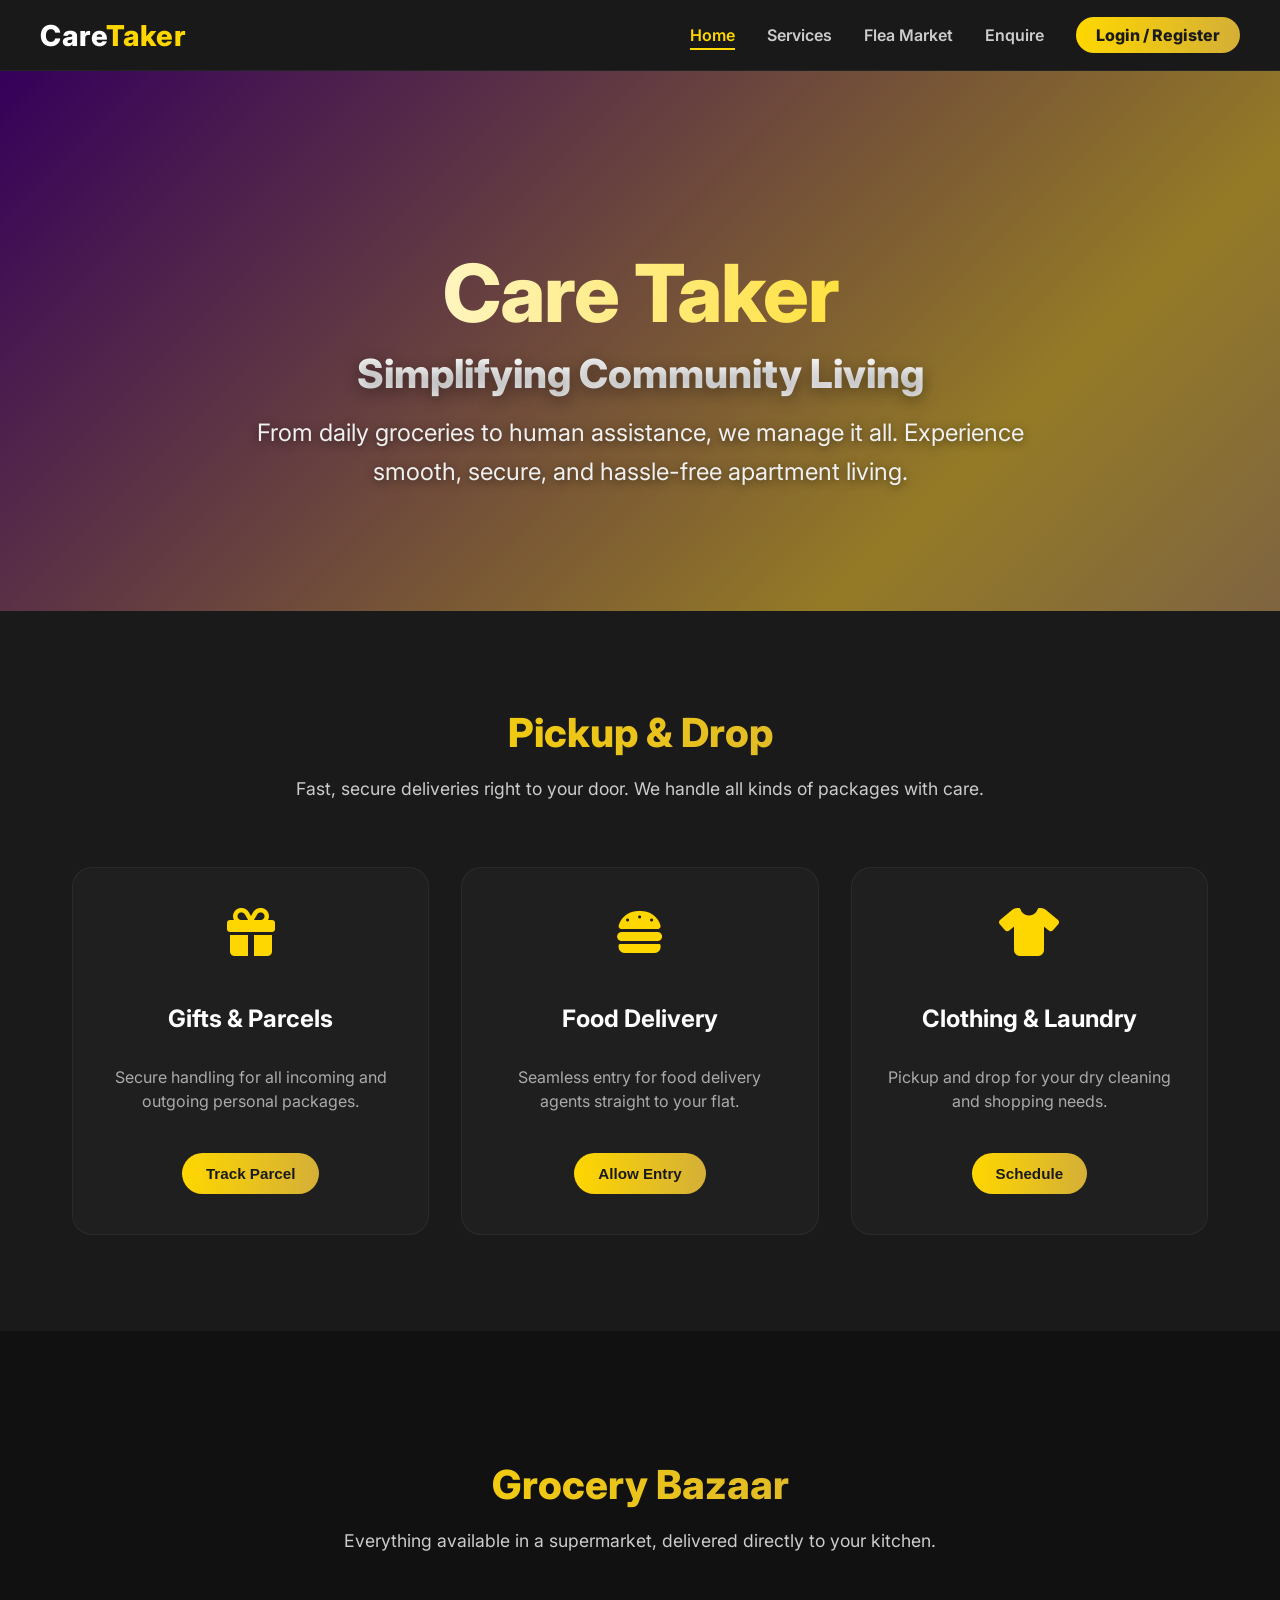
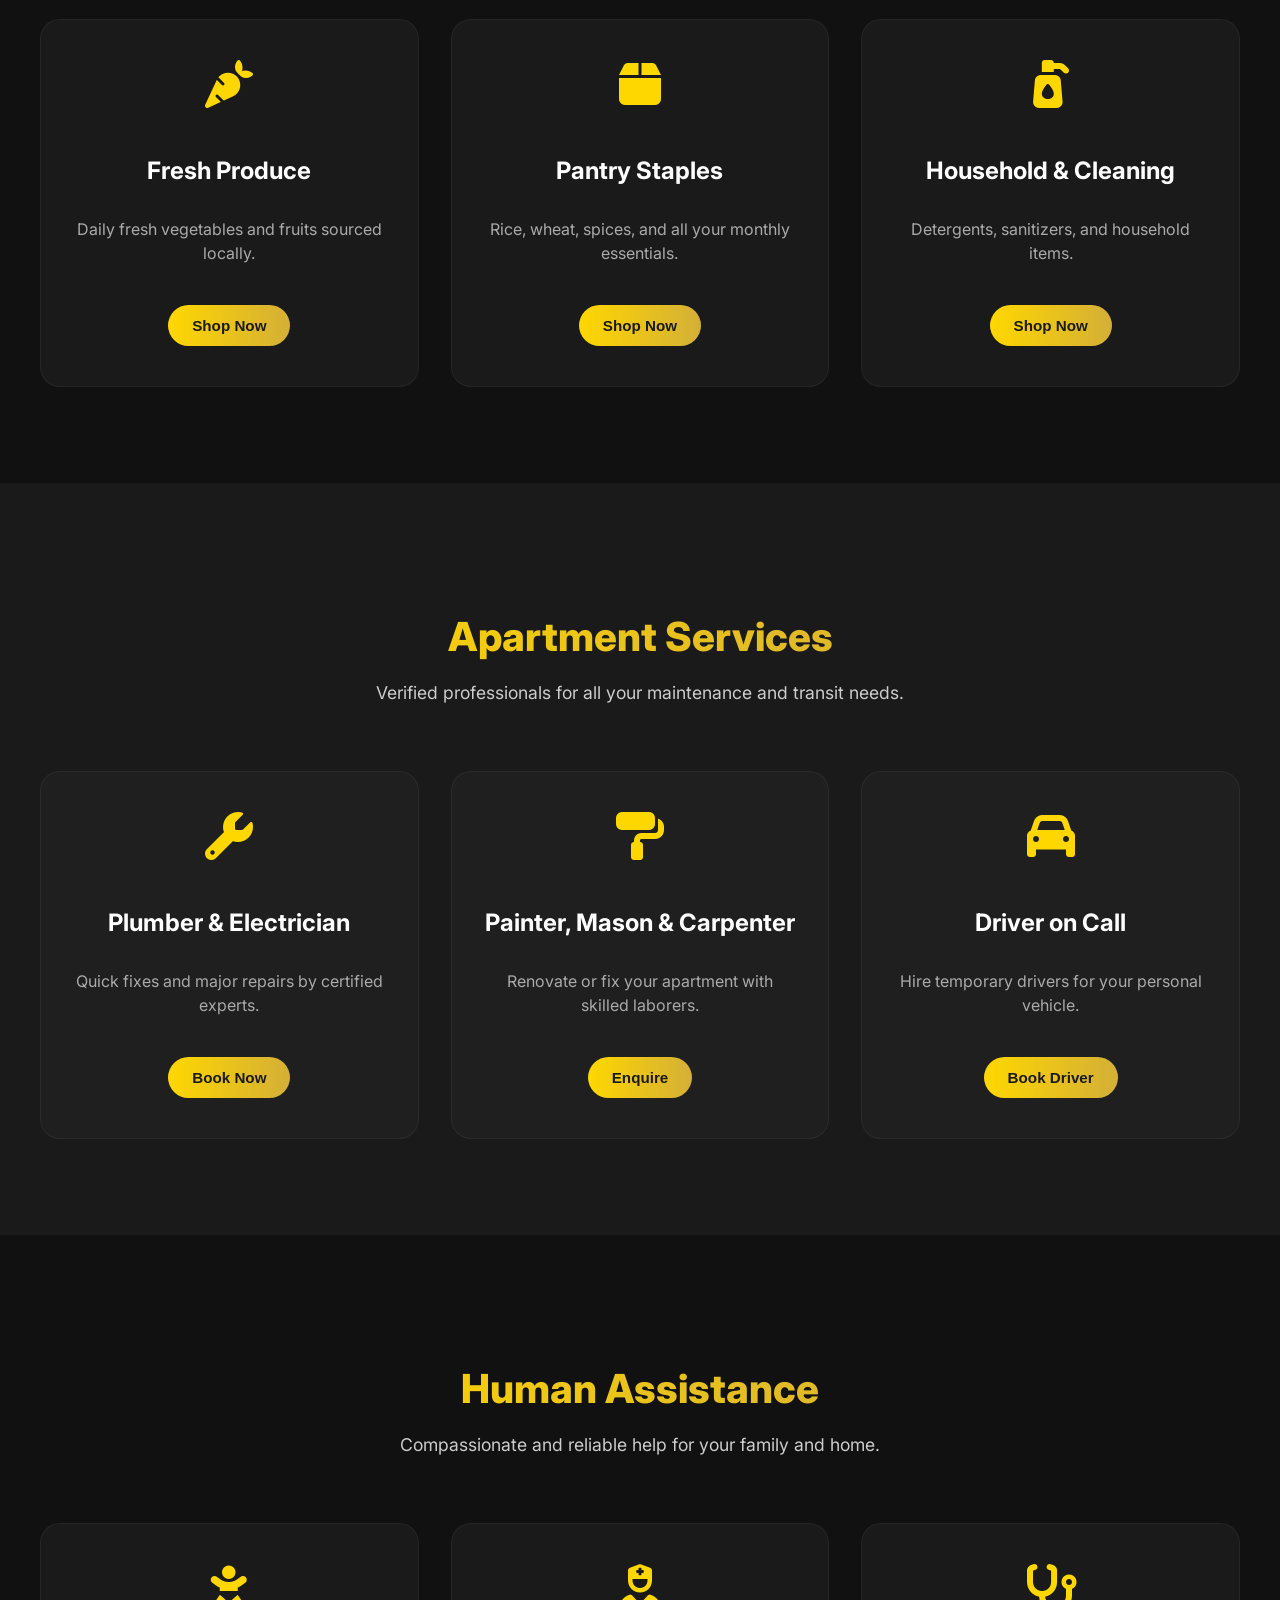
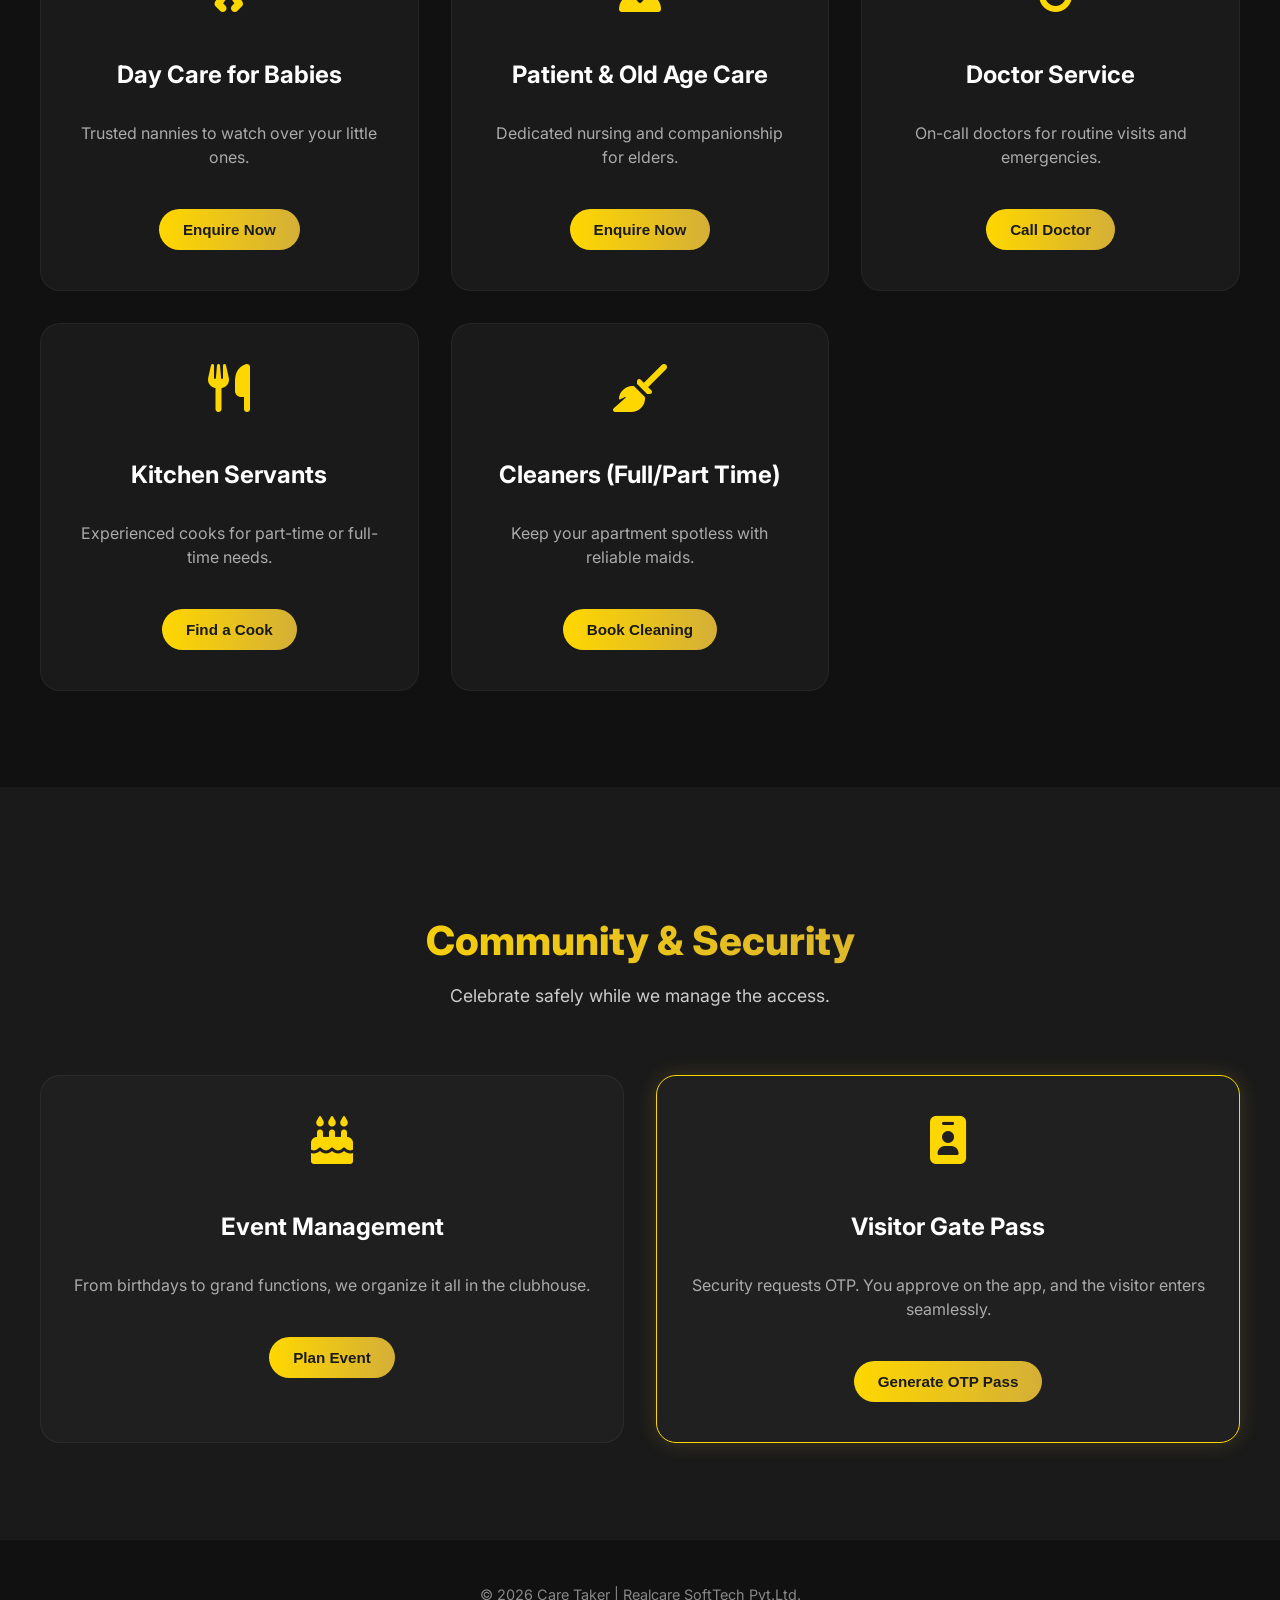
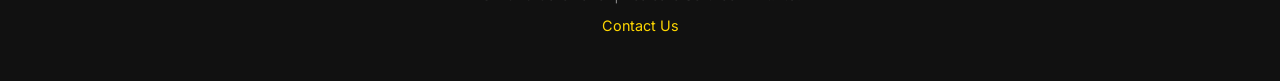
==== index.html @ a2c1088c "Initial commit" ====
<!DOCTYPE html>
<html lang="en">

<head>
    <meta charset="UTF-8">
    <meta name="viewport" content="width=device-width, initial-scale=1.0">
    <title>Care Taker - Your Apartment & Personal Needs Partner</title>
    <link rel="stylesheet" href="assets/css/style.css">
    <link rel="stylesheet" href="https://cdnjs.cloudflare.com/ajax/libs/font-awesome/6.4.0/css/all.min.css">
    <script src="https://cdn.jsdelivr.net/npm/@supabase/supabase-js@2"></script>
</head>

<body>
    <!-- Navigation Menu -->
    <nav class="navbar">
        <div class="nav-container">
            <a href="index.html" class="nav-logo">Care<span>Taker</span></a>
            <div class="hamburger">
                <i class="fas fa-bars"></i>
            </div>
            <ul class="nav-links">
                <li><a href="index.html" class="nav-link active">Home</a></li>
                <li><a href="#services" class="nav-link">Services</a></li>
                <li><a href="fleamarket.html" class="nav-link">Flea Market</a></li>
                <li><a href="contact.html" class="nav-link">Enquire</a></li>
                <li><a href="login.html" class="nav-link nav-btn">Login / Register</a></li>
            </ul>
        </div>
    </nav>

    <!-- Hero Section -->
    <div class="animated-banner" id="heroBanner">
        <div class="banner-content">
            <img id="dynamic-society-img" src="" alt="Society Logo" style="display:none; max-width: 150px; border-radius: 50%; box-shadow: 0 4px 15px rgba(0,0,0,0.5); margin: 0 auto 1.5rem auto;">
            <h1 class="hero-brand" id="dynamic-society-name">Care Taker</h1>
            <h2 class="tagline" style="font-size: 2.5rem;" id="dynamic-society-subtitle">Simplifying Community Living</h2>
            <p class="description">From daily groceries to human assistance, we manage it all. Experience smooth, secure, and hassle-free apartment living.</p>
        </div>
    </div>

    <!-- MAIN WRAPPER -->
    <div style="max-width: 1200px; margin: 0 auto; padding-top: 2rem;">
        
        <!-- Offer of the Day Injected Here -->
        <div id="offer-container" class="offer-banner"></div>

        <!-- Deliveries & Pickups -->
        <section class="section" id="services" style="padding-top: 2rem;">
            <div class="section-header">
                <h2 class="section-title">Pickup & Drop</h2>
                <p class="section-desc">Fast, secure deliveries right to your door. We handle all kinds of packages with care.</p>
            </div>
            <div class="card-grid">
                <div class="feature-card">
                    <i class="fas fa-gift card-icon"></i>
                    <h3 class="feature-title">Gifts & Parcels</h3>
                    <p class="feature-desc">Secure handling for all incoming and outgoing personal packages.</p>
                    <button class="action-btn">Track Parcel</button>
                </div>
                <div class="feature-card">
                    <i class="fas fa-hamburger card-icon"></i>
                    <h3 class="feature-title">Food Delivery</h3>
                    <p class="feature-desc">Seamless entry for food delivery agents straight to your flat.</p>
                    <button class="action-btn">Allow Entry</button>
                </div>
                <div class="feature-card">
                    <i class="fas fa-tshirt card-icon"></i>
                    <h3 class="feature-title">Clothing & Laundry</h3>
                    <p class="feature-desc">Pickup and drop for your dry cleaning and shopping needs.</p>
                    <button class="action-btn">Schedule</button>
                </div>
            </div>
        </section>
    </div> <!-- END WRAPPER -->

    <!-- Grocery Shopping -->
    <section class="section section-alt">
        <div class="section-header">
            <h2 class="section-title">Grocery Bazaar</h2>
            <p class="section-desc">Everything available in a supermarket, delivered directly to your kitchen.</p>
        </div>
        <div class="card-grid">
            <div class="feature-card">
                <i class="fas fa-carrot card-icon"></i>
                <h3 class="feature-title">Fresh Produce</h3>
                <p class="feature-desc">Daily fresh vegetables and fruits sourced locally.</p>
                <button class="action-btn">Shop Now</button>
            </div>
            <div class="feature-card">
                <i class="fas fa-box card-icon"></i>
                <h3 class="feature-title">Pantry Staples</h3>
                <p class="feature-desc">Rice, wheat, spices, and all your monthly essentials.</p>
                <button class="action-btn">Shop Now</button>
            </div>
            <div class="feature-card">
                <i class="fas fa-pump-soap card-icon"></i>
                <h3 class="feature-title">Household & Cleaning</h3>
                <p class="feature-desc">Detergents, sanitizers, and household items.</p>
                <button class="action-btn">Shop Now</button>
            </div>
        </div>
    </section>

    <!-- Apartment Services -->
    <section class="section">
        <div class="section-header">
            <h2 class="section-title">Apartment Services</h2>
            <p class="section-desc">Verified professionals for all your maintenance and transit needs.</p>
        </div>
        <div class="card-grid">
            <div class="feature-card">
                <i class="fas fa-wrench card-icon"></i>
                <h3 class="feature-title">Plumber & Electrician</h3>
                <p class="feature-desc">Quick fixes and major repairs by certified experts.</p>
                <button class="action-btn">Book Now</button>
            </div>
            <div class="feature-card">
                <i class="fas fa-paint-roller card-icon"></i>
                <h3 class="feature-title">Painter, Mason & Carpenter</h3>
                <p class="feature-desc">Renovate or fix your apartment with skilled laborers.</p>
                <button class="action-btn">Enquire</button>
            </div>
            <div class="feature-card">
                <i class="fas fa-car card-icon"></i>
                <h3 class="feature-title">Driver on Call</h3>
                <p class="feature-desc">Hire temporary drivers for your personal vehicle.</p>
                <button class="action-btn">Book Driver</button>
            </div>
        </div>
    </section>

    <!-- Human Assistance (NEW) -->
    <section class="section section-alt">
        <div class="section-header">
            <h2 class="section-title">Human Assistance</h2>
            <p class="section-desc">Compassionate and reliable help for your family and home.</p>
        </div>
        <div class="card-grid">
            <div class="feature-card">
                <i class="fas fa-baby card-icon"></i>
                <h3 class="feature-title">Day Care for Babies</h3>
                <p class="feature-desc">Trusted nannies to watch over your little ones.</p>
                <button class="action-btn">Enquire Now</button>
            </div>
            <div class="feature-card">
                <i class="fas fa-user-nurse card-icon"></i>
                <h3 class="feature-title">Patient & Old Age Care</h3>
                <p class="feature-desc">Dedicated nursing and companionship for elders.</p>
                <button class="action-btn">Enquire Now</button>
            </div>
            <div class="feature-card">
                <i class="fas fa-stethoscope card-icon"></i>
                <h3 class="feature-title">Doctor Service</h3>
                <p class="feature-desc">On-call doctors for routine visits and emergencies.</p>
                <button class="action-btn">Call Doctor</button>
            </div>
            <div class="feature-card">
                <i class="fas fa-utensils card-icon"></i>
                <h3 class="feature-title">Kitchen Servants</h3>
                <p class="feature-desc">Experienced cooks for part-time or full-time needs.</p>
                <button class="action-btn">Find a Cook</button>
            </div>
            <div class="feature-card">
                <i class="fas fa-broom card-icon"></i>
                <h3 class="feature-title">Cleaners (Full/Part Time)</h3>
                <p class="feature-desc">Keep your apartment spotless with reliable maids.</p>
                <button class="action-btn">Book Cleaning</button>
            </div>
        </div>
    </section>

    <!-- Event Management & Visitor Pass -->
    <section class="section">
        <div class="section-header">
            <h2 class="section-title">Community & Security</h2>
            <p class="section-desc">Celebrate safely while we manage the access.</p>
        </div>
        <div class="card-grid">
            <div class="feature-card">
                <i class="fas fa-birthday-cake card-icon"></i>
                <h3 class="feature-title">Event Management</h3>
                <p class="feature-desc">From birthdays to grand functions, we organize it all in the clubhouse.</p>
                <button class="action-btn">Plan Event</button>
            </div>
            <div class="feature-card" style="border-color: #ffd700; box-shadow: 0 0 20px rgba(212, 175, 55, 0.2);">
                <i class="fas fa-id-badge card-icon"></i>
                <h3 class="feature-title">Visitor Gate Pass</h3>
                <p class="feature-desc">Security requests OTP. You approve on the app, and the visitor enters seamlessly.</p>
                <button class="action-btn">Generate OTP Pass</button>
            </div>
        </div>
    </section>

    <footer class="site-footer">
        <div class="footer-bottom">
            <p>&copy; 2026 Care Taker | Realcare SoftTech Pvt.Ltd.</p>
            <p style="margin-top: 10px;"><a href="contact.html" style="color: #ffd700; text-decoration: none;">Contact Us</a></p>
        </div>
    </footer>

    <script src="assets/js/script.js"></script>
</body>

</html>
---- assets/css/style.css ----
@import url('https://fonts.googleapis.com/css2?family=Inter:wght@400;600;800&display=swap');

body {
    margin: 0;
    padding: 0;
    font-family: 'Inter', sans-serif;
    background-color: #1a1a1a;
    color: #ffffff;
}

.animated-banner {
    width: 100%;
    height: 60vh;
    min-height: 400px;
    display: flex;
    justify-content: center;
    align-items: center;
    position: relative;
    overflow: hidden;
    /* Royal Violet and Gold mix */
    background: linear-gradient(135deg, #4b0082, #d4af37, #7851a9, #ffd700, #4b0082);
    background-size: 300% 300%;
    animation: gradientShift 10s ease infinite;
    text-align: center;
}

/* Dark overlay to make text pop */
.animated-banner::before {
    content: '';
    position: absolute;
    inset: 0;
    background: rgba(0, 0, 0, 0.3);
    z-index: 1;
}

.banner-content {
    position: relative;
    z-index: 2;
    padding: 2rem;
    max-width: 800px;
}

.tagline {
    font-size: 4rem;
    font-weight: 800;
    margin: 0 0 1rem 0;
    text-shadow: 0 4px 15px rgba(0, 0, 0, 0.4);
    /* Adding a subtle text gradient */
    background: linear-gradient(to right, #ffffff, #fdfbfb);
    -webkit-background-clip: text;
    background-clip: text;
    -webkit-text-fill-color: transparent;
    animation: fadeUp 1s ease-out forwards;
    opacity: 0;
    transform: translateY(30px);
}

.description {
    font-size: 1.5rem;
    font-weight: 400;
    line-height: 1.6;
    margin: 0;
    color: #f0f0f0;
    text-shadow: 0 2px 8px rgba(0, 0, 0, 0.5);
    animation: fadeUp 1s ease-out 0.3s forwards;
    opacity: 0;
    transform: translateY(30px);
}

@keyframes gradientShift {
    0% {
        background-position: 0% 50%;
    }
    50% {
        background-position: 100% 50%;
    }
    100% {
        background-position: 0% 50%;
    }
}

@keyframes fadeUp {
    to {
        opacity: 1;
        transform: translateY(0);
    }
}

/* Section & Grid Styles */
.section {
    padding: 6rem 2rem;
    background-color: #1a1a1a;
}

.section-alt {
    background-color: #111111;
}

.section-header {
    text-align: center;
    max-width: 800px;
    margin: 0 auto 4rem auto;
}

.section-title {
    font-size: 2.5rem;
    font-weight: 800;
    margin-bottom: 1rem;
    color: #ffd700;
    background: linear-gradient(to right, #ffd700, #d4af37);
    -webkit-background-clip: text;
    background-clip: text;
    -webkit-text-fill-color: transparent;
}

.section-desc {
    color: #cccccc;
    font-size: 1.1rem;
    line-height: 1.6;
}

/* Base Card Grid */
.card-grid {
    display: grid;
    grid-template-columns: repeat(auto-fit, minmax(280px, 1fr));
    gap: 2rem;
    max-width: 1200px;
    margin: 0 auto;
}

/* Service / Feature Card */
.feature-card {
    background: rgba(40, 40, 40, 0.4);
    border: 1px solid rgba(255, 255, 255, 0.05);
    border-radius: 20px;
    padding: 2.5rem 2rem;
    text-align: center;
    transition: transform 0.4s cubic-bezier(0.175, 0.885, 0.32, 1.275), box-shadow 0.4s ease, border-color 0.4s ease;
    display: flex;
    flex-direction: column;
    align-items: center;
    cursor: pointer;
    position: relative;
    overflow: hidden;
}

.feature-card::before {
    content: '';
    position: absolute;
    top: 0;
    left: 0;
    width: 100%;
    height: 100%;
    background: linear-gradient(135deg, rgba(75, 0, 130, 0.1), rgba(212, 175, 55, 0.05));
    opacity: 0;
    transition: opacity 0.4s ease;
    z-index: 0;
}

.feature-card:hover {
    transform: translateY(-10px);
    box-shadow: 0 15px 35px rgba(0, 0, 0, 0.3);
    border-color: rgba(212, 175, 55, 0.3);
}

.feature-card:hover::before {
    opacity: 1;
}

.card-icon {
    font-size: 3rem;
    color: #ffd700;
    margin-bottom: 1.5rem;
    position: relative;
    z-index: 1;
    transition: transform 0.3s ease;
}

.feature-card:hover .card-icon {
    transform: scale(1.1);
}

.feature-title {
    font-size: 1.5rem;
    font-weight: 700;
    margin-bottom: 1rem;
    color: #ffffff;
    position: relative;
    z-index: 1;
}

.feature-desc {
    color: #aaaaaa;
    font-size: 1rem;
    line-height: 1.5;
    position: relative;
    z-index: 1;
}

/* Modals / Specific UI components */
.action-btn {
    margin-top: auto;
    padding: 0.75rem 1.5rem;
    background: linear-gradient(to right, #ffd700, #d4af37);
    color: #1a1a1a;
    border: none;
    border-radius: 25px;
    font-weight: 700;
    font-size: 0.95rem;
    cursor: pointer;
    transition: all 0.3s ease;
    position: relative;
    z-index: 1;
    margin-top: 1.5rem;
}

.action-btn:hover {
    box-shadow: 0 4px 15px rgba(212, 175, 55, 0.4);
    transform: translateY(-2px);
}

/* Prominent Branding */
.nav-logo, .hero-brand {
    font-weight: 800;
}

.hero-brand {
    font-size: 5rem;
    letter-spacing: -1px;
    margin-bottom: 0.5rem;
    background: linear-gradient(to right, #ffffff, #ffd700);
    -webkit-background-clip: text;
    background-clip: text;
    -webkit-text-fill-color: transparent;
}

/* --- Navigation Menu Styles --- */
.navbar {
    position: sticky;
    top: 0;
    width: 100%;
    height: 70px;
    background-color: rgba(26, 26, 26, 0.85);
    backdrop-filter: blur(12px);
    z-index: 1000;
    border-bottom: 1px solid rgba(255, 255, 255, 0.05);
}

.nav-container {
    max-width: 1200px;
    margin: 0 auto;
    padding: 0 2rem;
    height: 100%;
    display: flex;
    justify-content: space-between;
    align-items: center;
}

.nav-logo {
    font-size: 1.8rem;
    font-weight: 800;
    color: #ffffff;
    text-decoration: none;
    letter-spacing: 1px;
}

.nav-logo span {
    color: #ffd700;
}

.nav-links {
    display: flex;
    list-style: none;
    margin: 0;
    padding: 0;
    align-items: center;
}

.nav-links li {
    margin-left: 2rem;
}

.nav-link {
    color: #cccccc;
    text-decoration: none;
    font-size: 1rem;
    font-weight: 600;
    transition: color 0.3s, transform 0.3s;
    position: relative;
}

.nav-link:hover, .nav-link.active {
    color: #ffd700;
}

.nav-link::after {
    content: '';
    position: absolute;
    width: 0;
    height: 2px;
    bottom: -5px;
    left: 0;
    background-color: #ffd700;
    transition: width 0.3s;
}

.nav-link:hover::after, .nav-link.active::after {
    width: 100%;
}

.nav-btn {
    background: linear-gradient(to right, #ffd700, #d4af37);
    color: #1a1a1a !important;
    padding: 0.5rem 1.25rem;
    border-radius: 20px;
    font-weight: 800;
}

.nav-btn::after {
    display: none;
}

.nav-btn:hover {
    transform: translateY(-2px);
    box-shadow: 0 4px 10px rgba(212, 175, 55, 0.4);
}

/* Hamburger */
.hamburger {
    display: none;
    flex-direction: column;
    cursor: pointer;
    font-size: 1.5rem;
    color: #ffffff;
    transition: color 0.3s;
}

.hamburger:hover {
    color: #ffd700;
}

/* --- Footer Styles --- */
.site-footer {
    background-color: #111111;
    padding: 2rem;
    text-align: center;
    border-top: 1px solid rgba(255, 255, 255, 0.05);
    margin-top: auto;
}

.footer-bottom {
    color: #888888;
    font-size: 0.9rem;
}

/* Modals & Tracking */
.modal-overlay {
    position: fixed;
    top: 0; left: 0; width: 100%; height: 100%;
    background: rgba(0,0,0,0.8);
    display: flex;
    justify-content: center;
    align-items: center;
    z-index: 2000;
    opacity: 0; pointer-events: none;
    transition: opacity 0.3s ease;
}

.modal-overlay.active {
    opacity: 1; pointer-events: all;
}

.modal-content {
    background: #1a1a1a;
    border: 1px solid rgba(212, 175, 55, 0.3);
    padding: 3rem;
    border-radius: 20px;
    text-align: center;
    max-width: 500px; width: 90%;
    transform: translateY(30px);
    transition: transform 0.3s ease;
}

.modal-overlay.active .modal-content {
    transform: translateY(0);
}

.tracking-badge {
    background: rgba(212, 175, 55, 0.1);
    color: #ffd700;
    padding: 0.5rem 1rem;
    border-radius: 8px;
    font-family: monospace;
    font-size: 1.2rem;
    letter-spacing: 2px;
    display: inline-block;
    margin: 1rem 0;
    border: 1px dashed #ffd700;
}

/* Admin Tables */
.admin-table {
    width: 100%;
    border-collapse: collapse;
    margin-top: 1rem;
    background: rgba(20,20,20,0.5);
    border-radius: 10px;
    overflow: hidden;
}

.admin-table th, .admin-table td {
    padding: 1rem;
    text-align: left;
    border-bottom: 1px solid rgba(255,255,255,0.05);
}

.admin-table th {
    background: rgba(75, 0, 130, 0.3);
    color: #ffd700;
    font-weight: 600;
}

/* Status Chips */
.status-chip {
    padding: 0.25rem 0.75rem;
    border-radius: 12px;
    font-size: 0.8rem;
    font-weight: 600;
}
.status-received { background: rgba(255,255,255,0.1); color: #fff; }
.status-progress { background: rgba(212, 175, 55, 0.2); color: #ffd700; }
.status-resolved { background: rgba(46, 204, 113, 0.2); color: #2ecc71; }

.offer-banner {
    background: linear-gradient(135deg, #4b0082, #d4af37);
    padding: 2rem;
    border-radius: 15px;
    margin-bottom: 2rem;
    text-align: center;
    display: none;
    box-shadow: 0 10px 30px rgba(0,0,0,0.5);
}
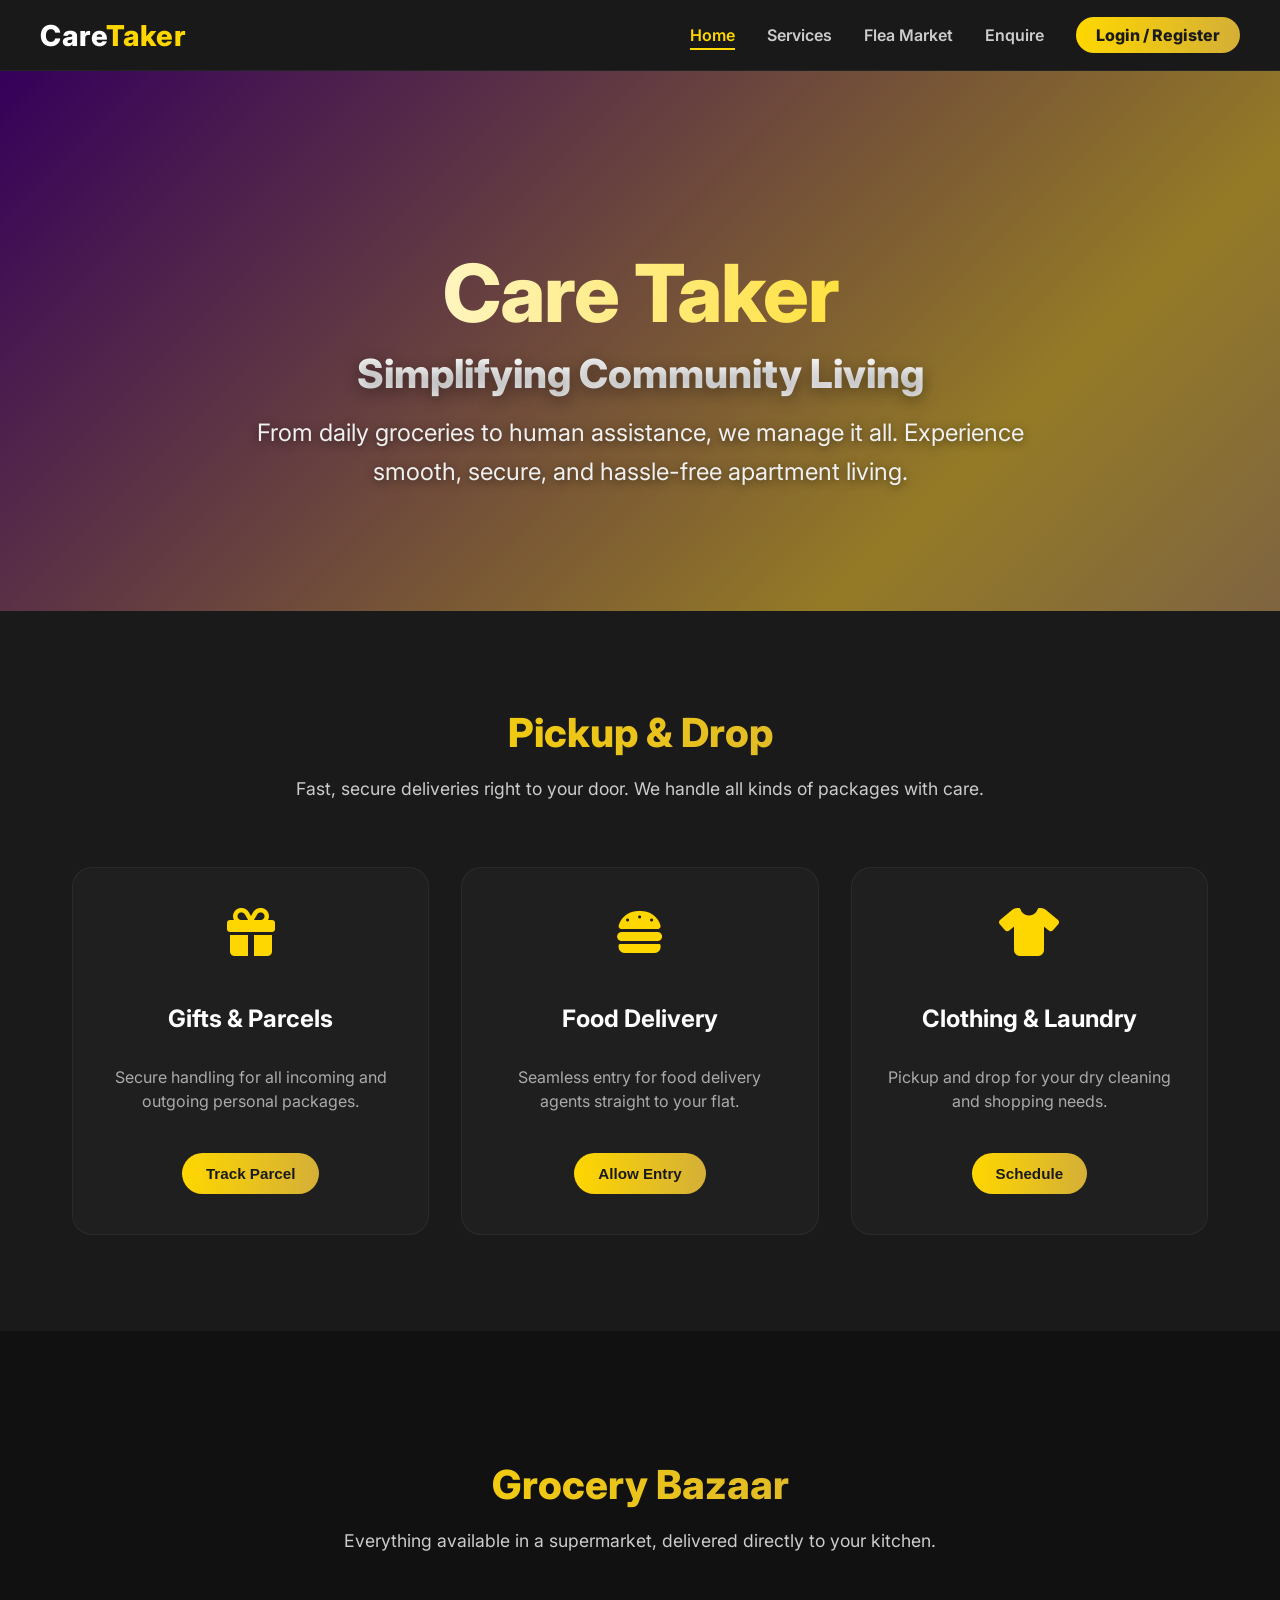
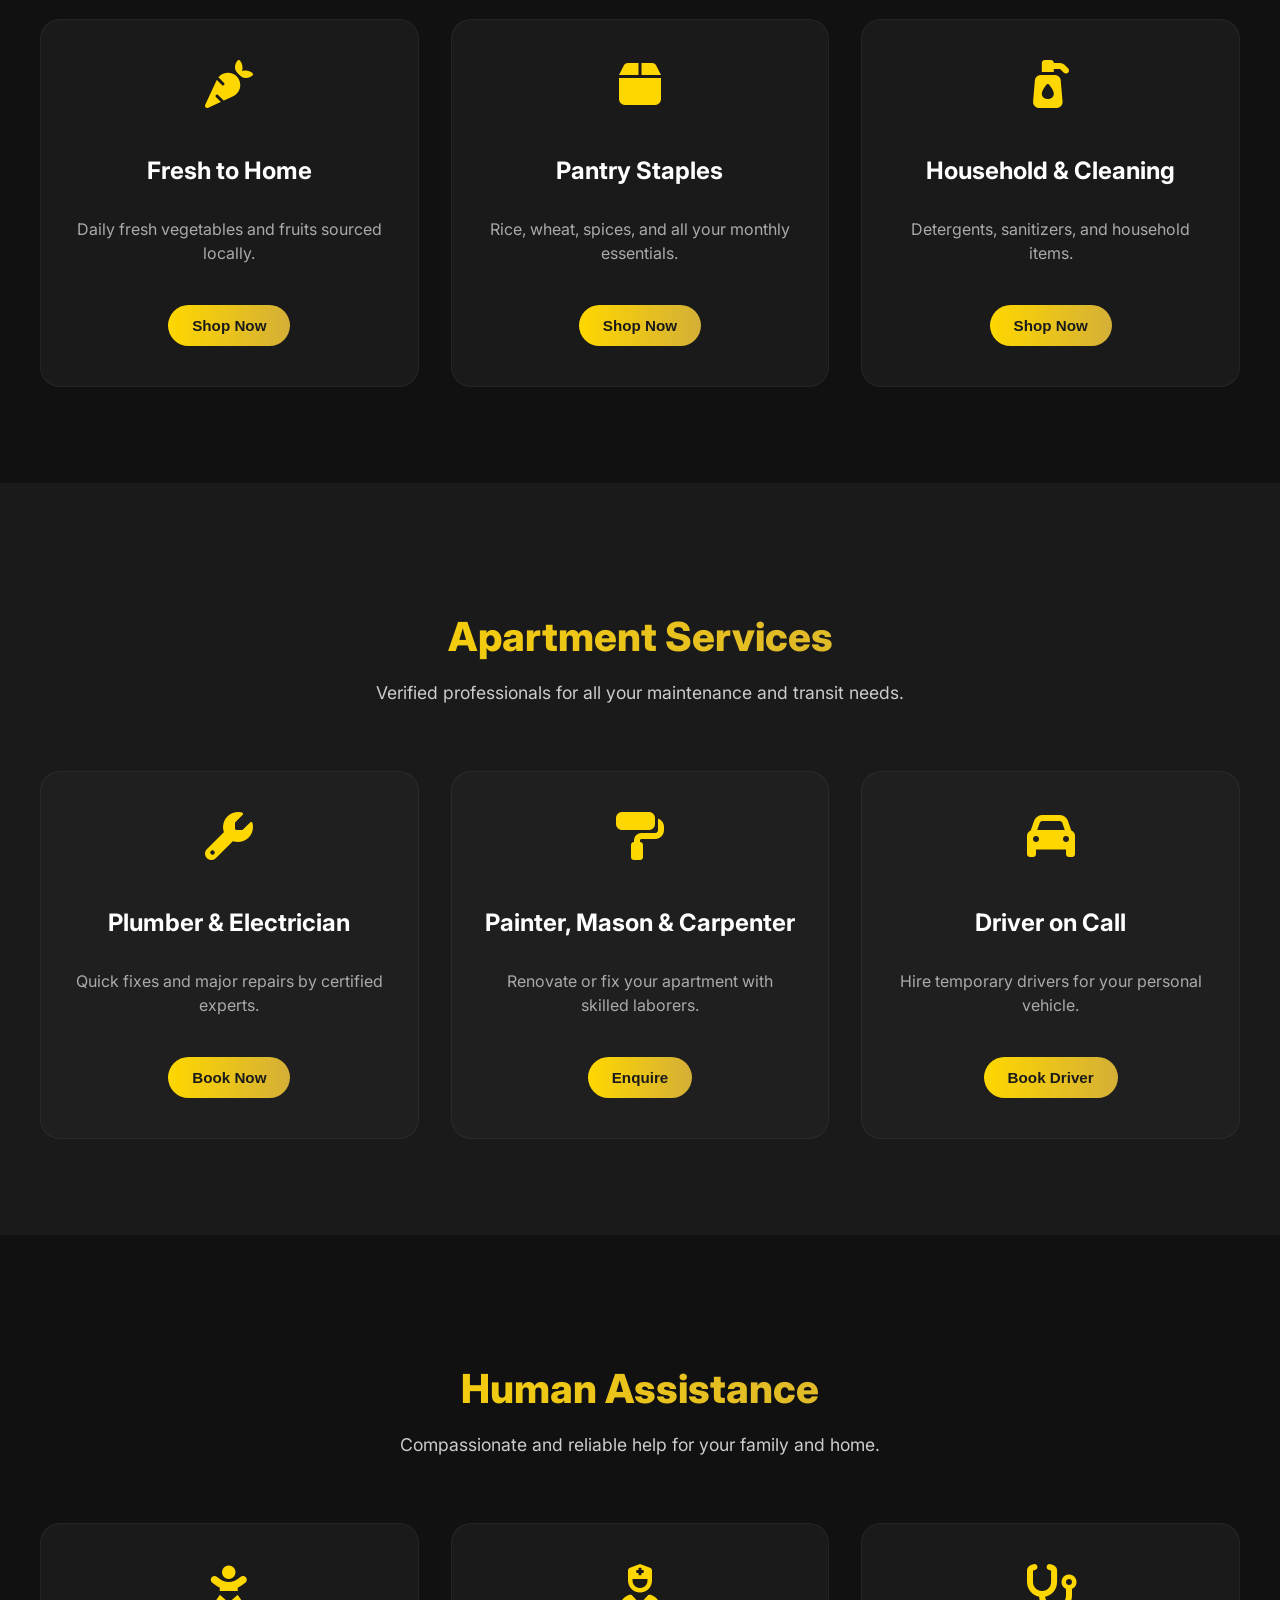
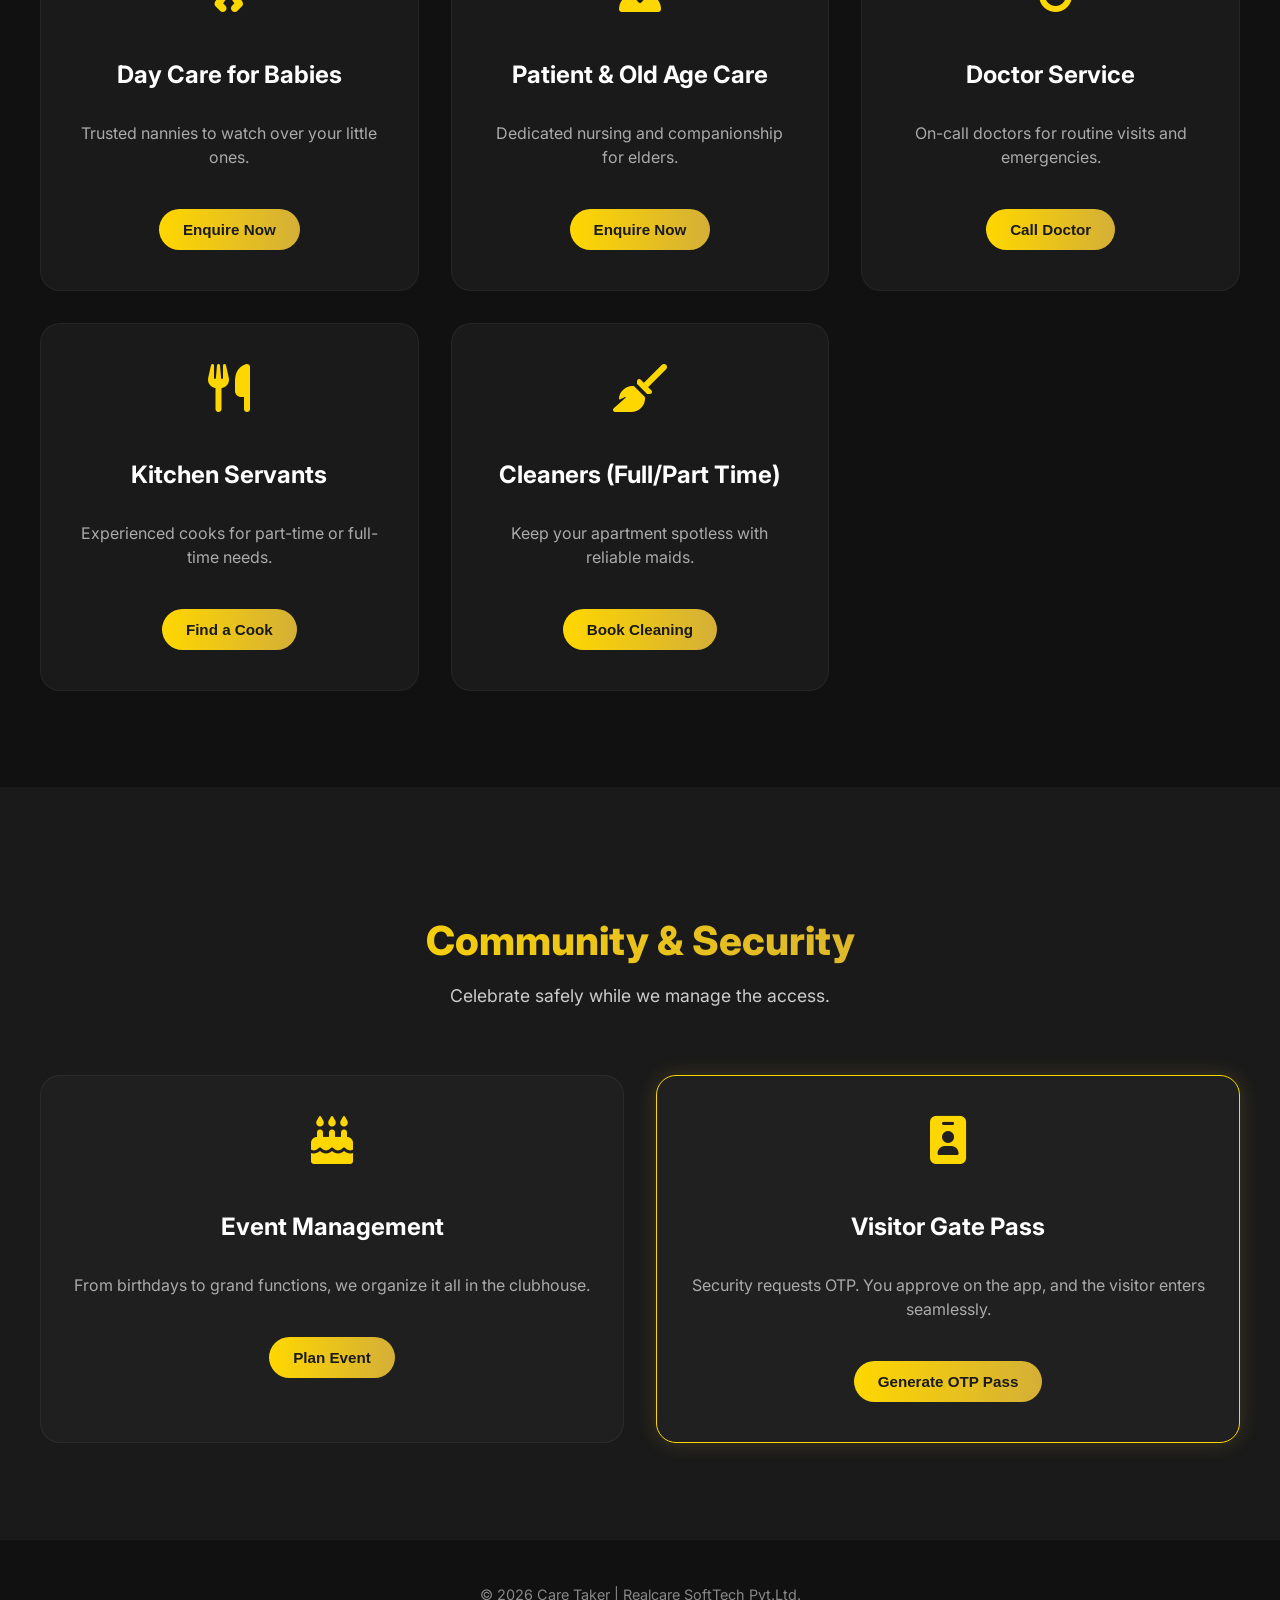
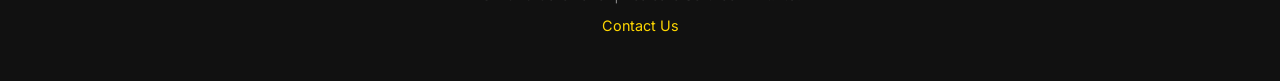
==== commit 22d89e34: "Added Fresh to Home page with Supabase orders" ====
--- a/index.html
+++ b/index.html
@@ -55,19 +55,19 @@
                     <i class="fas fa-gift card-icon"></i>
                     <h3 class="feature-title">Gifts & Parcels</h3>
                     <p class="feature-desc">Secure handling for all incoming and outgoing personal packages.</p>
-                    <button class="action-btn">Track Parcel</button>
+                    <button class="action-btn" onclick="window.location.href='parcel.html'">Track Parcel</button>
                 </div>
                 <div class="feature-card">
                     <i class="fas fa-hamburger card-icon"></i>
                     <h3 class="feature-title">Food Delivery</h3>
                     <p class="feature-desc">Seamless entry for food delivery agents straight to your flat.</p>
-                    <button class="action-btn">Allow Entry</button>
+                    <button class="action-btn" onclick="window.location.href='food-delivery.html'">Allow Entry</button>
                 </div>
                 <div class="feature-card">
                     <i class="fas fa-tshirt card-icon"></i>
                     <h3 class="feature-title">Clothing & Laundry</h3>
                     <p class="feature-desc">Pickup and drop for your dry cleaning and shopping needs.</p>
-                    <button class="action-btn">Schedule</button>
+                    <button class="action-btn" onclick="window.location.href='laundry.html'">Schedule</button>
                 </div>
             </div>
         </section>
@@ -82,21 +82,21 @@
         <div class="card-grid">
             <div class="feature-card">
                 <i class="fas fa-carrot card-icon"></i>
-                <h3 class="feature-title">Fresh Produce</h3>
+                <h3 class="feature-title">Fresh to Home</h3>
                 <p class="feature-desc">Daily fresh vegetables and fruits sourced locally.</p>
-                <button class="action-btn">Shop Now</button>
+                <button class="action-btn" onclick="window.location.href='fresh-produce.html'">Shop Now</button>
             </div>
             <div class="feature-card">
                 <i class="fas fa-box card-icon"></i>
                 <h3 class="feature-title">Pantry Staples</h3>
                 <p class="feature-desc">Rice, wheat, spices, and all your monthly essentials.</p>
-                <button class="action-btn">Shop Now</button>
+                <button class="action-btn" onclick="window.location.href='pantry.html'">Shop Now</button>
             </div>
             <div class="feature-card">
                 <i class="fas fa-pump-soap card-icon"></i>
                 <h3 class="feature-title">Household & Cleaning</h3>
                 <p class="feature-desc">Detergents, sanitizers, and household items.</p>
-                <button class="action-btn">Shop Now</button>
+                <button class="action-btn" onclick="window.location.href='household.html'">Shop Now</button>
             </div>
         </div>
     </section>
@@ -112,19 +112,19 @@
                 <i class="fas fa-wrench card-icon"></i>
                 <h3 class="feature-title">Plumber & Electrician</h3>
                 <p class="feature-desc">Quick fixes and major repairs by certified experts.</p>
-                <button class="action-btn">Book Now</button>
+                <button class="action-btn" onclick="window.location.href='maintenance.html'">Book Now</button>
             </div>
             <div class="feature-card">
                 <i class="fas fa-paint-roller card-icon"></i>
                 <h3 class="feature-title">Painter, Mason & Carpenter</h3>
                 <p class="feature-desc">Renovate or fix your apartment with skilled laborers.</p>
-                <button class="action-btn">Enquire</button>
+                <button class="action-btn" onclick="window.location.href='renovation.html'">Enquire</button>
             </div>
             <div class="feature-card">
                 <i class="fas fa-car card-icon"></i>
                 <h3 class="feature-title">Driver on Call</h3>
                 <p class="feature-desc">Hire temporary drivers for your personal vehicle.</p>
-                <button class="action-btn">Book Driver</button>
+                <button class="action-btn" onclick="window.location.href='driver.html'">Book Driver</button>
             </div>
         </div>
     </section>
@@ -140,31 +140,31 @@
                 <i class="fas fa-baby card-icon"></i>
                 <h3 class="feature-title">Day Care for Babies</h3>
                 <p class="feature-desc">Trusted nannies to watch over your little ones.</p>
-                <button class="action-btn">Enquire Now</button>
+                <button class="action-btn" onclick="window.location.href='day-care.html'">Enquire Now</button>
             </div>
             <div class="feature-card">
                 <i class="fas fa-user-nurse card-icon"></i>
                 <h3 class="feature-title">Patient & Old Age Care</h3>
                 <p class="feature-desc">Dedicated nursing and companionship for elders.</p>
-                <button class="action-btn">Enquire Now</button>
+                <button class="action-btn" onclick="window.location.href='elder-care.html'">Enquire Now</button>
             </div>
             <div class="feature-card">
                 <i class="fas fa-stethoscope card-icon"></i>
                 <h3 class="feature-title">Doctor Service</h3>
                 <p class="feature-desc">On-call doctors for routine visits and emergencies.</p>
-                <button class="action-btn">Call Doctor</button>
+                <button class="action-btn" onclick="window.location.href='doctor.html'">Call Doctor</button>
             </div>
             <div class="feature-card">
                 <i class="fas fa-utensils card-icon"></i>
                 <h3 class="feature-title">Kitchen Servants</h3>
                 <p class="feature-desc">Experienced cooks for part-time or full-time needs.</p>
-                <button class="action-btn">Find a Cook</button>
+                <button class="action-btn" onclick="window.location.href='cook.html'">Find a Cook</button>
             </div>
             <div class="feature-card">
                 <i class="fas fa-broom card-icon"></i>
                 <h3 class="feature-title">Cleaners (Full/Part Time)</h3>
                 <p class="feature-desc">Keep your apartment spotless with reliable maids.</p>
-                <button class="action-btn">Book Cleaning</button>
+                <button class="action-btn" onclick="window.location.href='cleaning.html'">Book Cleaning</button>
             </div>
         </div>
     </section>
@@ -180,13 +180,13 @@
                 <i class="fas fa-birthday-cake card-icon"></i>
                 <h3 class="feature-title">Event Management</h3>
                 <p class="feature-desc">From birthdays to grand functions, we organize it all in the clubhouse.</p>
-                <button class="action-btn">Plan Event</button>
+                <button class="action-btn" onclick="window.location.href='event.html'">Plan Event</button>
             </div>
             <div class="feature-card" style="border-color: #ffd700; box-shadow: 0 0 20px rgba(212, 175, 55, 0.2);">
                 <i class="fas fa-id-badge card-icon"></i>
                 <h3 class="feature-title">Visitor Gate Pass</h3>
                 <p class="feature-desc">Security requests OTP. You approve on the app, and the visitor enters seamlessly.</p>
-                <button class="action-btn">Generate OTP Pass</button>
+                <button class="action-btn" onclick="window.location.href='visitor-pass.html'">Generate OTP Pass</button>
             </div>
         </div>
     </section>
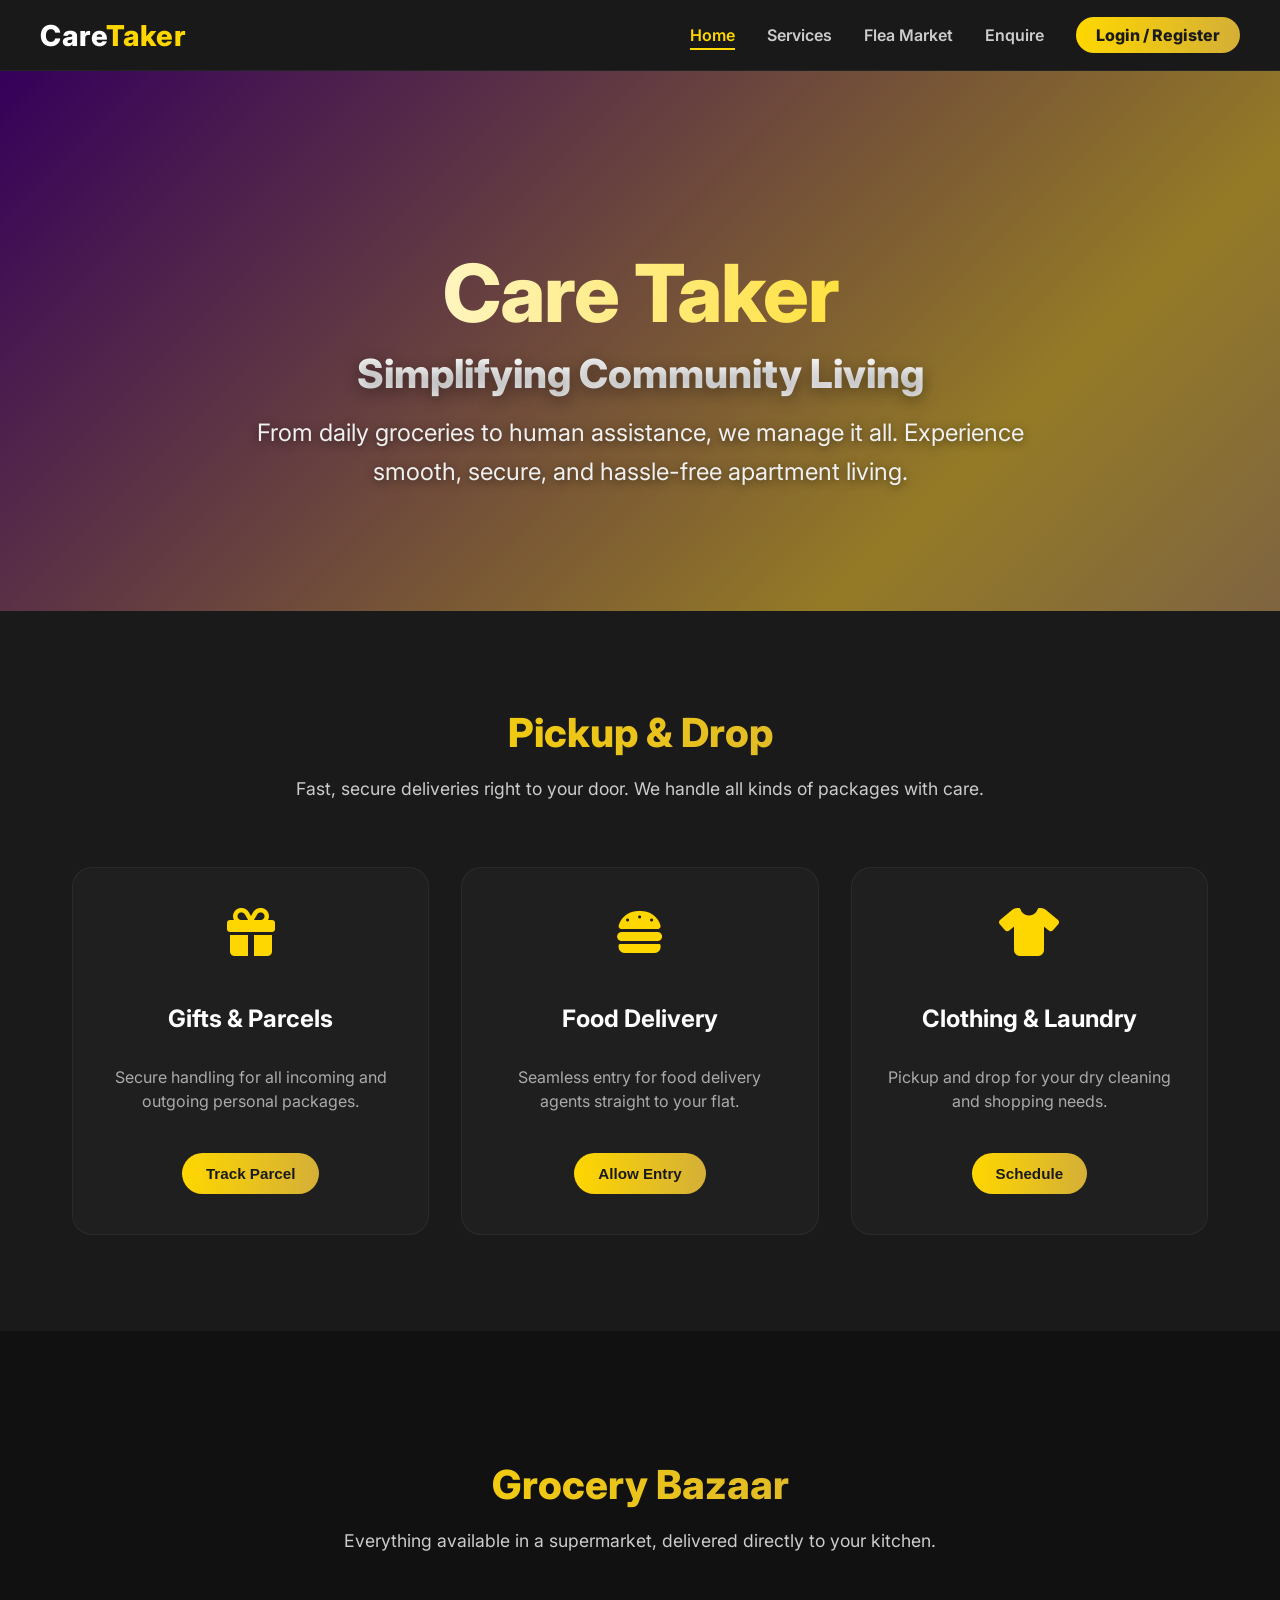
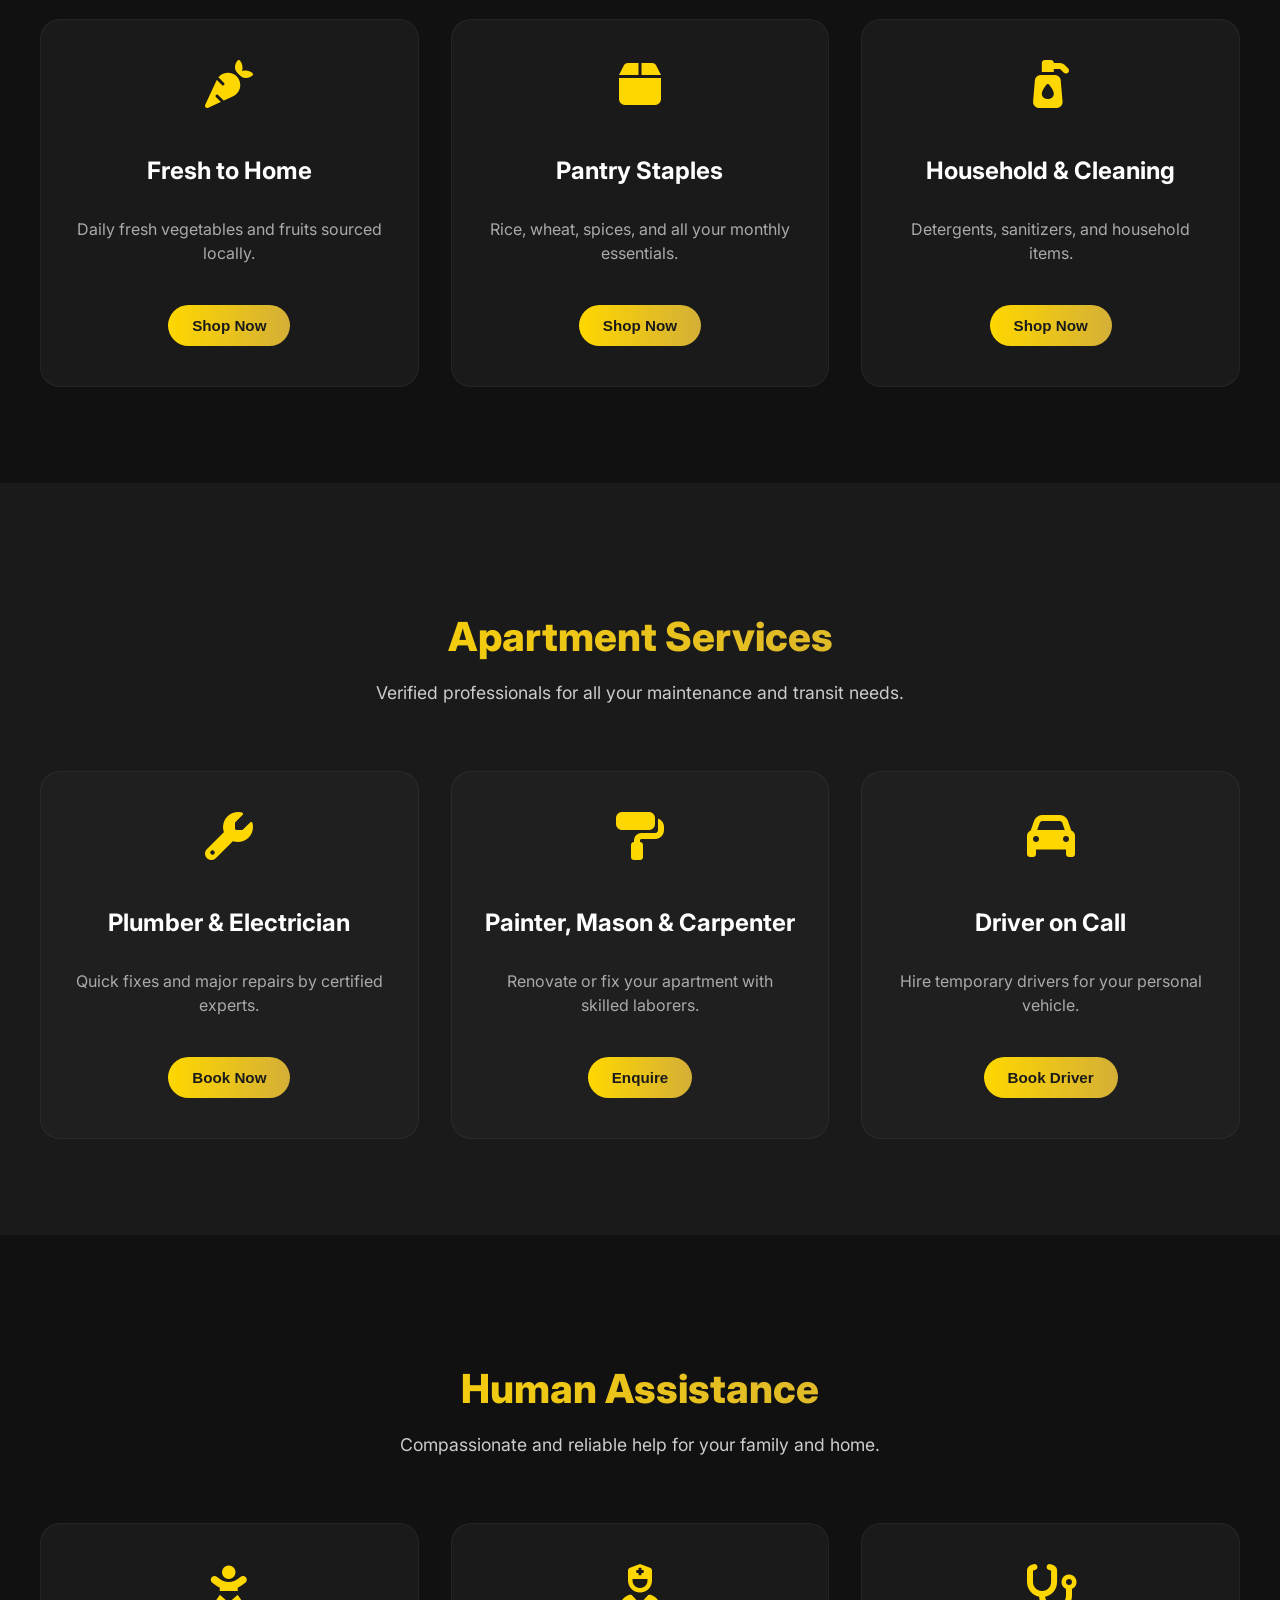
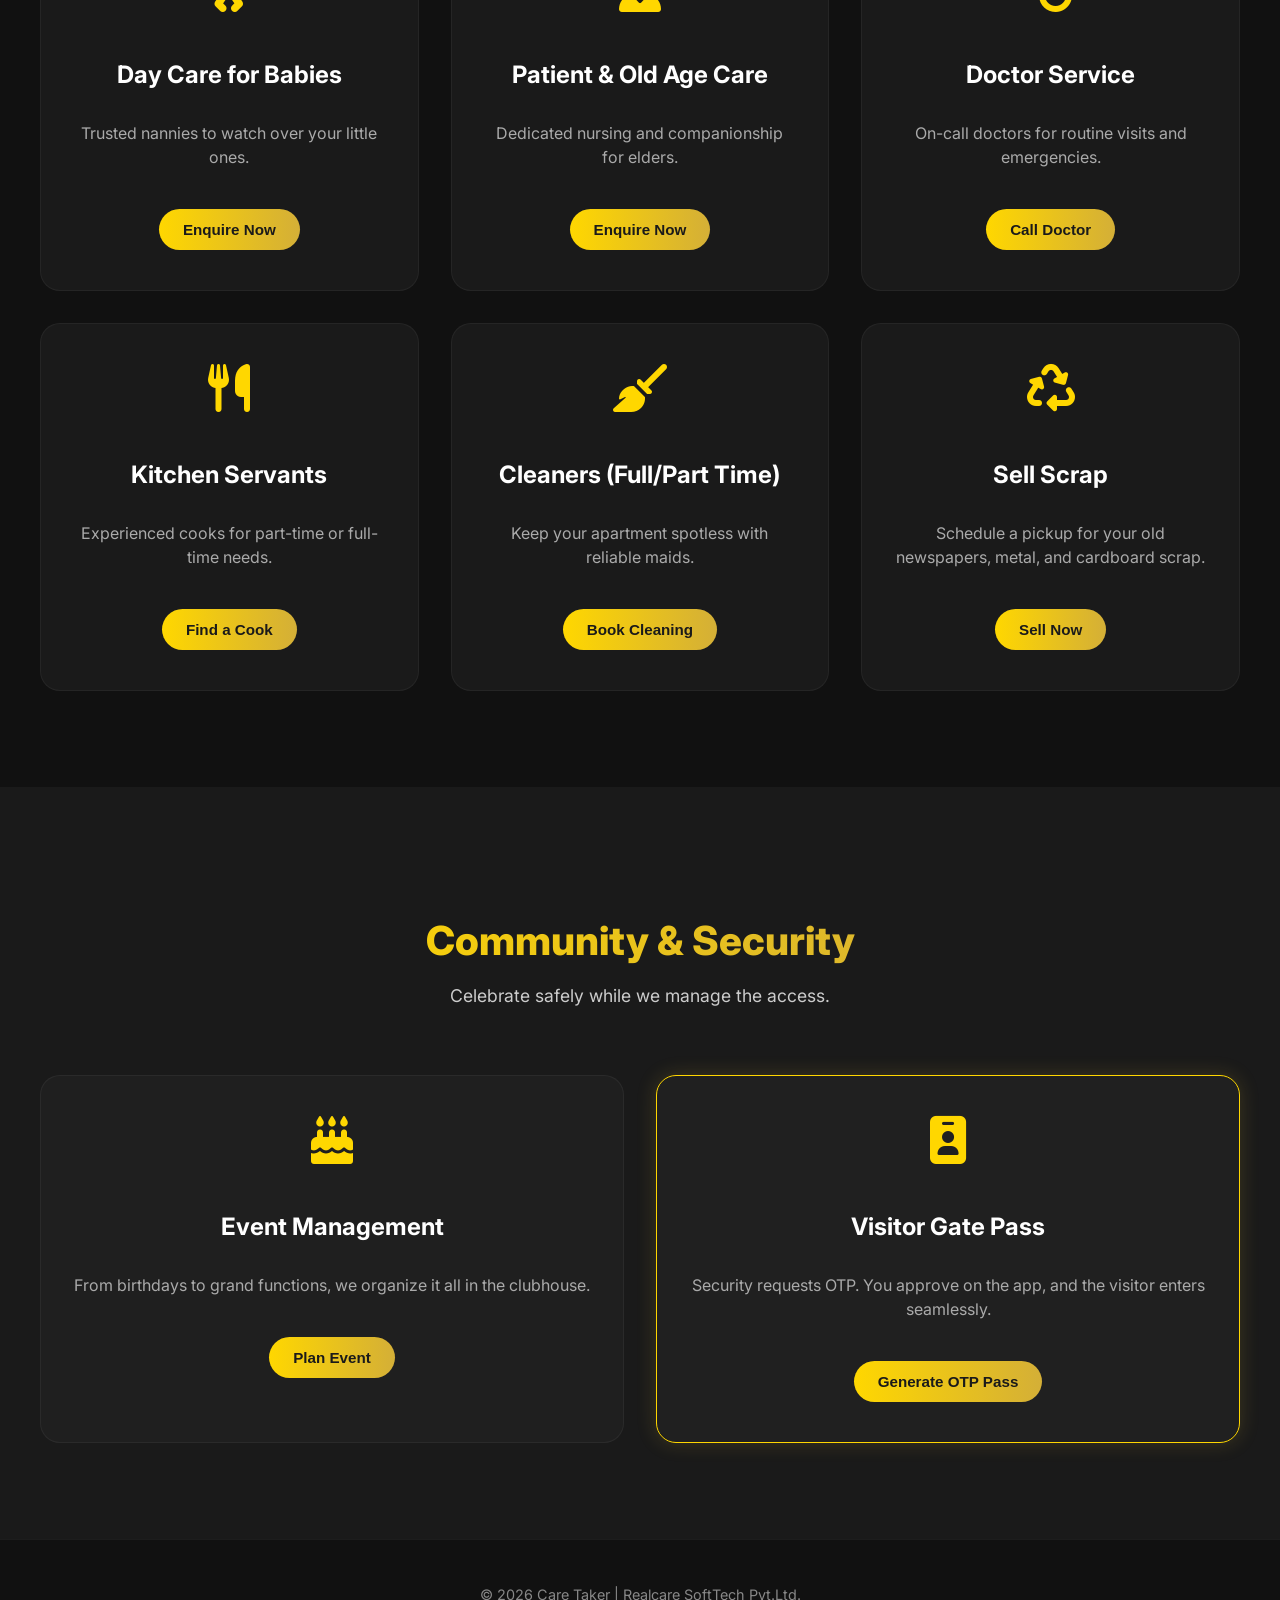
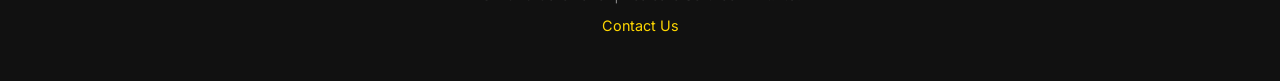
==== commit 72310306: "update caretaker files" ====
--- a/index.html
+++ b/index.html
@@ -31,16 +31,19 @@
     <!-- Hero Section -->
     <div class="animated-banner" id="heroBanner">
         <div class="banner-content">
-            <img id="dynamic-society-img" src="" alt="Society Logo" style="display:none; max-width: 150px; border-radius: 50%; box-shadow: 0 4px 15px rgba(0,0,0,0.5); margin: 0 auto 1.5rem auto;">
+            <img id="dynamic-society-img" src="" alt="Society Logo"
+                style="display:none; max-width: 150px; border-radius: 50%; box-shadow: 0 4px 15px rgba(0,0,0,0.5); margin: 0 auto 1.5rem auto;">
             <h1 class="hero-brand" id="dynamic-society-name">Care Taker</h1>
-            <h2 class="tagline" style="font-size: 2.5rem;" id="dynamic-society-subtitle">Simplifying Community Living</h2>
-            <p class="description">From daily groceries to human assistance, we manage it all. Experience smooth, secure, and hassle-free apartment living.</p>
+            <h2 class="tagline" style="font-size: 2.5rem;" id="dynamic-society-subtitle">Simplifying Community Living
+            </h2>
+            <p class="description">From daily groceries to human assistance, we manage it all. Experience smooth,
+                secure, and hassle-free apartment living.</p>
         </div>
     </div>
 
     <!-- MAIN WRAPPER -->
     <div style="max-width: 1200px; margin: 0 auto; padding-top: 2rem;">
-        
+
         <!-- Offer of the Day Injected Here -->
         <div id="offer-container" class="offer-banner"></div>
 
@@ -48,7 +51,8 @@
         <section class="section" id="services" style="padding-top: 2rem;">
             <div class="section-header">
                 <h2 class="section-title">Pickup & Drop</h2>
-                <p class="section-desc">Fast, secure deliveries right to your door. We handle all kinds of packages with care.</p>
+                <p class="section-desc">Fast, secure deliveries right to your door. We handle all kinds of packages with
+                    care.</p>
             </div>
             <div class="card-grid">
                 <div class="feature-card">
@@ -166,6 +170,12 @@
                 <p class="feature-desc">Keep your apartment spotless with reliable maids.</p>
                 <button class="action-btn" onclick="window.location.href='cleaning.html'">Book Cleaning</button>
             </div>
+            <div class="feature-card">
+                <i class="fas fa-recycle card-icon"></i>
+                <h3 class="feature-title">Sell Scrap</h3>
+                <p class="feature-desc">Schedule a pickup for your old newspapers, metal, and cardboard scrap.</p>
+                <button class="action-btn" onclick="window.location.href='sell-scrap.html'">Sell Now</button>
+            </div>
         </div>
     </section>
 
@@ -185,7 +195,8 @@
             <div class="feature-card" style="border-color: #ffd700; box-shadow: 0 0 20px rgba(212, 175, 55, 0.2);">
                 <i class="fas fa-id-badge card-icon"></i>
                 <h3 class="feature-title">Visitor Gate Pass</h3>
-                <p class="feature-desc">Security requests OTP. You approve on the app, and the visitor enters seamlessly.</p>
+                <p class="feature-desc">Security requests OTP. You approve on the app, and the visitor enters
+                    seamlessly.</p>
                 <button class="action-btn" onclick="window.location.href='visitor-pass.html'">Generate OTP Pass</button>
             </div>
         </div>
@@ -194,7 +205,8 @@
     <footer class="site-footer">
         <div class="footer-bottom">
             <p>&copy; 2026 Care Taker | Realcare SoftTech Pvt.Ltd.</p>
-            <p style="margin-top: 10px;"><a href="contact.html" style="color: #ffd700; text-decoration: none;">Contact Us</a></p>
+            <p style="margin-top: 10px;"><a href="contact.html" style="color: #ffd700; text-decoration: none;">Contact
+                    Us</a></p>
         </div>
     </footer>
 
